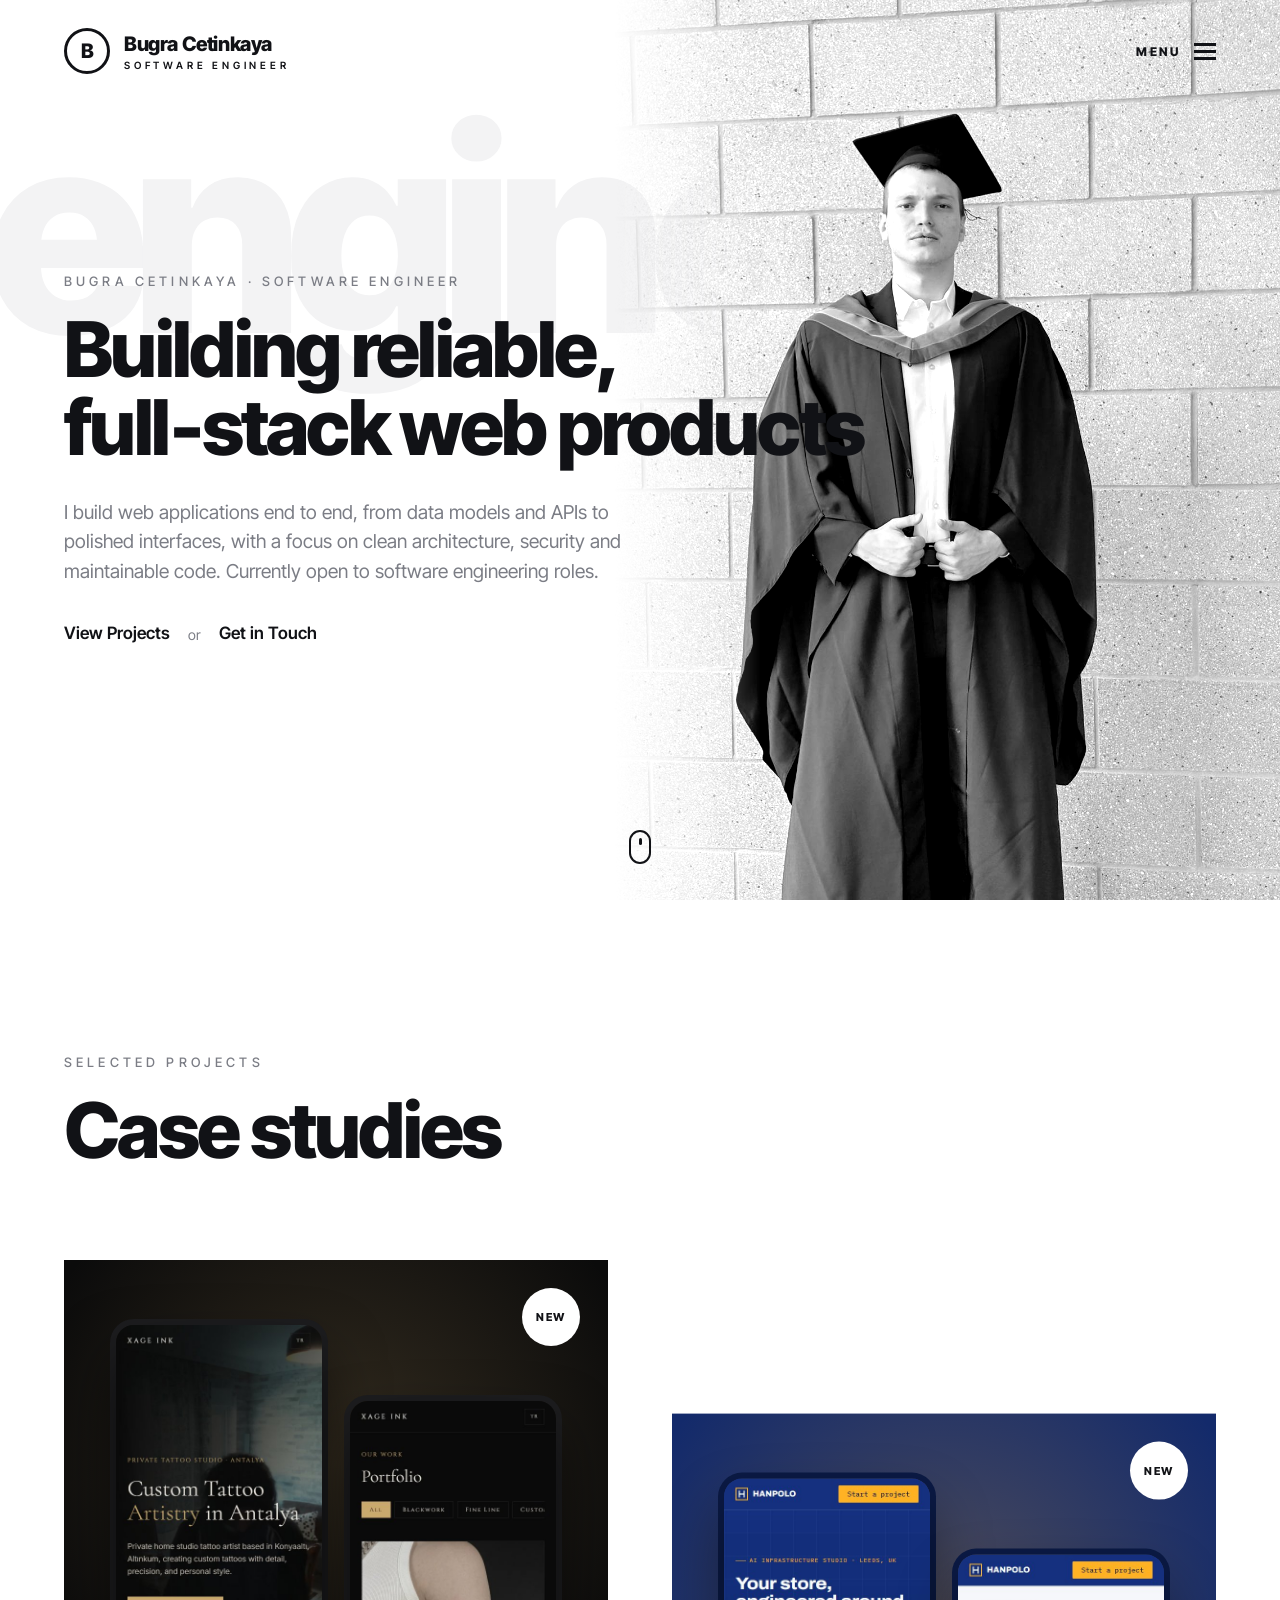
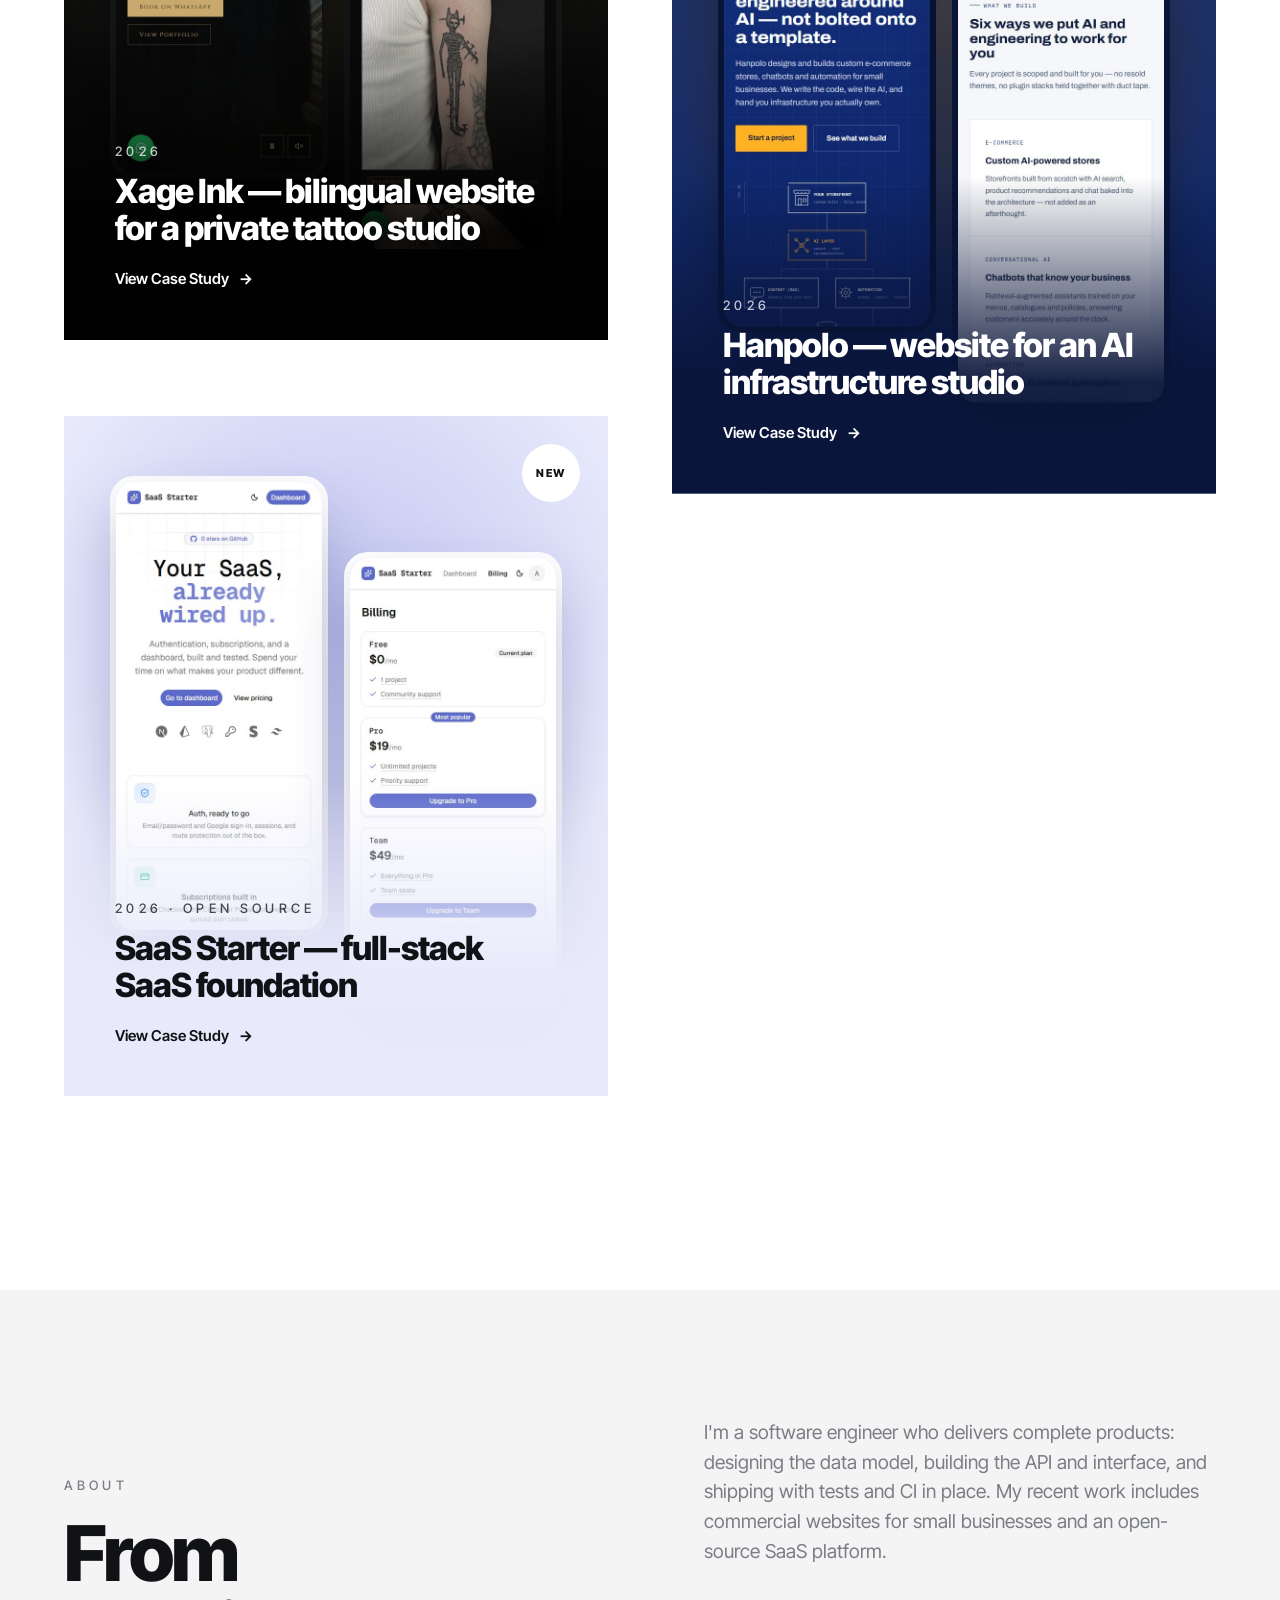
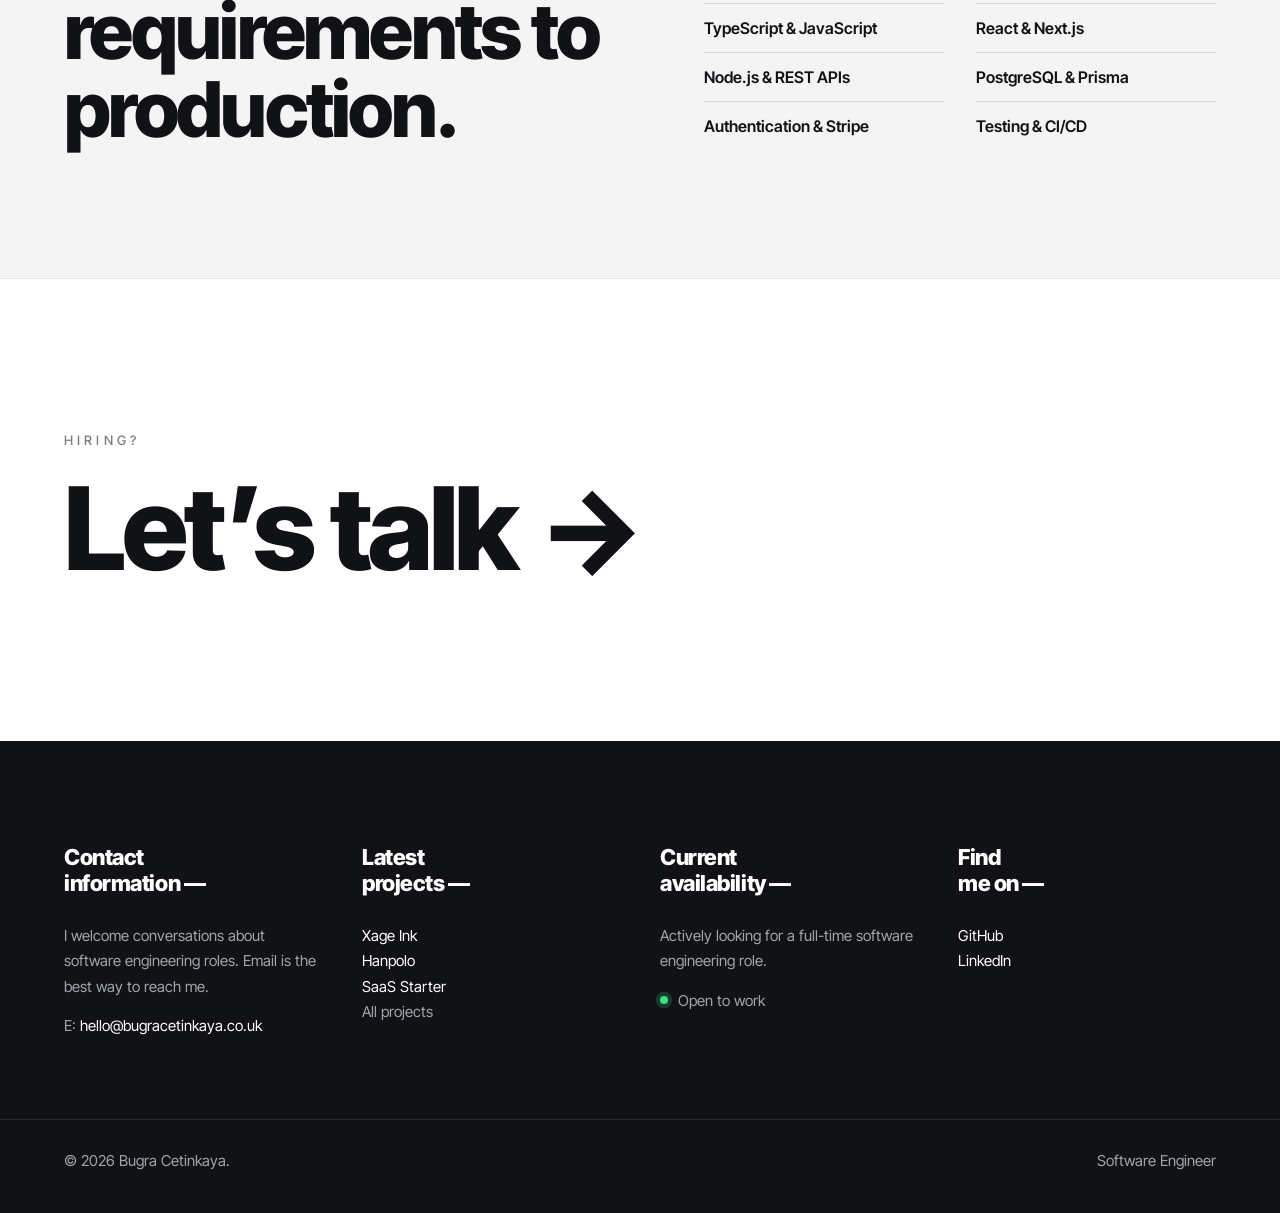
==== index.html @ 3f47999b "Initial portfolio site Co-Authored-By: Claude Opus 5.5 <noreply@anthropic.com>" ====
<!DOCTYPE html>
<html lang="en">
<head>
  <meta charset="UTF-8">
  <meta name="viewport" content="width=device-width, initial-scale=1">
  <title>Bugra Cetinkaya | Software Engineer</title>
  <meta name="description" content="Bugra Cetinkaya, software engineer. Full-stack web applications built with TypeScript, React, Next.js and PostgreSQL.">
  <link rel="preconnect" href="https://fonts.googleapis.com">
  <link rel="preconnect" href="https://fonts.gstatic.com" crossorigin>
  <link href="https://fonts.googleapis.com/css2?family=Inter+Tight:wght@400;500;600;800&display=swap" rel="stylesheet">
  <link rel="stylesheet" href="css/style.css">
</head>
<body class="is-loading">

  <!-- Loader -->
  <div class="loader" aria-hidden="true">
    <div class="loader__inner">
      <span class="eyebrow">Welcome</span>
      <span class="loader__text">Wait a bit</span>
    </div>
  </div>

  <!-- Header -->
  <header class="site-header">
    <a href="#top" class="logo">
      <span class="logo__mark">B</span>
      <span class="logo__text">
        <strong>Bugra Cetinkaya</strong>
        <small>Software Engineer</small>
      </span>
    </a>
    <button class="menu-toggle" aria-expanded="false" aria-controls="menu">
      <span class="menu-toggle__label">Menu</span>
      <span class="menu-toggle__bars"><i></i><i></i><i></i></span>
    </button>
  </header>

  <!-- Fullscreen menu -->
  <nav class="menu" id="menu" aria-hidden="true">
    <ul class="menu__list">
      <li><a href="#top"><span>01</span>Home</a></li>
      <li><a href="#work"><span>02</span>Case studies</a></li>
      <li><a href="#about"><span>03</span>About</a></li>
      <li><a href="#contact"><span>04</span>Contact</a></li>
    </ul>
    <p class="menu__foot small">© <span class="year"></span> Bugra Cetinkaya · Software Engineer</p>
  </nav>

  <main id="top">

    <!-- Hero -->
    <section class="hero">
      <div class="hero__bg-word" aria-hidden="true">engineer.</div>
      <div class="hero__portrait">
        <img src="assets/portrait.jpg" alt="Portrait of Bugra Cetinkaya">
      </div>
      <div class="wrapper hero__copy">
        <p class="eyebrow reveal">Bugra Cetinkaya · Software Engineer</p>
        <h1 class="display reveal">Building reliable, full&#8209;stack web products</h1>
        <p class="lead reveal">
          I build web applications end to end, from data models and APIs to
          polished interfaces, with a focus on clean architecture, security and
          maintainable code. Currently open to software engineering roles.
        </p>
        <nav class="hero__links reveal">
          <a href="#work" class="link-u">View Projects</a>
          <span>or</span>
          <a href="#contact" class="link-u">Get in Touch</a>
        </nav>
      </div>
      <a href="#work" class="scroll-mouse" aria-label="Scroll to projects"><span></span></a>
    </section>

    <!-- Case studies -->
    <section class="projects" id="work">
      <div class="wrapper">
        <div class="section-head reveal">
          <p class="eyebrow">Selected projects</p>
          <h2 class="display">Case studies</h2>
        </div>

        <div class="grid">
          <a href="projects/xage-ink.html" class="tile tile--tall tile--featured reveal" style="--bg:#0b0b0b" data-theme="dark">
            <i class="badge">new</i>
            <div class="tile__art tile__art--phones">
              <img src="assets/projects/xage-ink/mob-hero.jpg" alt="Xage Ink homepage on mobile" loading="lazy">
              <img src="assets/projects/xage-ink/mob-portfolio.jpg" alt="Xage Ink portfolio on mobile" loading="lazy">
            </div>
            <div class="tile__copy">
              <span class="eyebrow">2026</span>
              <h3>Xage Ink — bilingual website for a private tattoo studio</h3>
              <span class="more">View Case Study <b>→</b></span>
            </div>
          </a>

          <a href="projects/hanpolo.html" class="tile tile--tall tile--featured tile--navy reveal" style="--bg:#132a6b" data-theme="dark">
            <i class="badge">new</i>
            <div class="tile__art tile__art--phones">
              <img src="assets/projects/hanpolo/mob-hero.jpg" alt="Hanpolo homepage on mobile" loading="lazy">
              <img src="assets/projects/hanpolo/mob-services.jpg" alt="Hanpolo services on mobile" loading="lazy">
            </div>
            <div class="tile__copy">
              <span class="eyebrow">2026</span>
              <h3>Hanpolo — website for an AI infrastructure studio</h3>
              <span class="more">View Case Study <b>→</b></span>
            </div>
          </a>

          <a href="projects/saas-starter.html" class="tile tile--tall tile--featured tile--indigo reveal" style="--bg:#e8eafb" data-theme="light">
            <i class="badge">new</i>
            <div class="tile__art tile__art--phones">
              <img src="assets/projects/saas-starter/mob-landing.jpg" alt="SaaS Starter landing page on mobile" loading="lazy">
              <img src="assets/projects/saas-starter/mob-billing.jpg" alt="SaaS Starter billing page on mobile" loading="lazy">
            </div>
            <div class="tile__copy">
              <span class="eyebrow">2026 · Open source</span>
              <h3>SaaS Starter — full-stack SaaS foundation</h3>
              <span class="more">View Case Study <b>→</b></span>
            </div>
          </a>
        </div>
      </div>
    </section>

    <!-- About -->
    <section class="about" id="about">
      <div class="wrapper about__grid">
        <div class="reveal">
          <p class="eyebrow">About</p>
          <h2 class="display">From requirements to production.</h2>
        </div>
        <div class="about__text reveal">
          <p class="lead">
            I'm a software engineer who delivers complete products: designing the
            data model, building the API and interface, and shipping with tests and
            CI in place. My recent work includes commercial websites for small
            businesses and an open-source SaaS platform.
          </p>
          <ul class="services">
            <li>TypeScript &amp; JavaScript</li>
            <li>React &amp; Next.js</li>
            <li>Node.js &amp; REST APIs</li>
            <li>PostgreSQL &amp; Prisma</li>
            <li>Authentication &amp; Stripe</li>
            <li>Testing &amp; CI/CD</li>
          </ul>
        </div>
      </div>
    </section>

    <!-- CTA -->
    <section class="cta" id="contact">
      <div class="wrapper reveal">
        <p class="eyebrow">Hiring?</p>
        <h2 class="display display--xl">
          <a href="mailto:hello@bugracetinkaya.co.uk" class="cta__link">Let’s <span class="nowrap">talk<span class="arrow">→</span></span></a>
        </h2>
      </div>
    </section>
  </main>

  <!-- Footer -->
  <footer class="site-footer">
    <div class="wrapper footer__grid">
      <div>
        <h4>Contact<br>information —</h4>
        <p>I welcome conversations about software engineering roles. Email is the best way to reach me.</p>
        <p>E: <a href="mailto:hello@bugracetinkaya.co.uk">hello@bugracetinkaya.co.uk</a></p>
      </div>
      <div>
        <h4>Latest<br>projects —</h4>
        <ul>
          <li><a href="projects/xage-ink.html">Xage Ink</a></li>
          <li><a href="projects/hanpolo.html">Hanpolo</a></li>
          <li><a href="projects/saas-starter.html">SaaS Starter</a></li>
          <li><a href="#work" class="muted">All projects</a></li>
        </ul>
      </div>
      <div>
        <h4>Current<br>availability —</h4>
        <p>Actively looking for a full-time software engineering role.</p>
        <p class="status"><i></i> Open to work</p>
      </div>
      <div>
        <h4>Find<br>me on —</h4>
        <ul>
          <li><a href="https://github.com/cetinkayabugra" target="_blank" rel="noopener">GitHub</a></li>
          <li><a href="#">LinkedIn</a></li>
        </ul>
      </div>
    </div>
    <div class="wrapper footer__bottom">
      <p class="small">© <span class="year"></span> Bugra Cetinkaya.</p>
      <p class="small">Software Engineer</p>
    </div>
  </footer>

  <script src="js/main.js"></script>
</body>
</html>
---- css/style.css ----
/* ============ Tokens ============ */
:root {
  --ink: #111216;
  --grey: #7b7d85;
  --light: #f4f4f5;
  --line: #e6e6e8;
  --white: #fff;
  --accent: #111216;
  --font: "Inter Tight", "Helvetica Neue", Helvetica, Arial, sans-serif;
  --gutter: clamp(24px, 5vw, 80px);
  --ease: cubic-bezier(.19, 1, .22, 1);
}

*, *::before, *::after { box-sizing: border-box; }
html { scroll-behavior: smooth; }
body {
  margin: 0;
  font-family: var(--font);
  color: var(--ink);
  background: var(--white);
  -webkit-font-smoothing: antialiased;
  overflow-x: hidden;
}
body.is-loading, body.menu-open { overflow: hidden; }
a { color: inherit; text-decoration: none; }
img { display: block; max-width: 100%; }
ul { list-style: none; margin: 0; padding: 0; }
h1, h2, h3, h4, p { margin: 0; }

.wrapper {
  width: 100%;
  max-width: 1440px;
  margin: 0 auto;
  padding: 0 var(--gutter);
}

/* ============ Type ============ */
.eyebrow {
  display: block;
  font-size: 13px;
  font-weight: 500;
  letter-spacing: .32em;
  text-transform: uppercase;
  color: var(--grey);
  margin-bottom: 22px;
}
.display {
  font-size: clamp(44px, 6vw, 88px);
  font-weight: 800;
  line-height: 1.02;
  letter-spacing: -.035em;
}
.display--m { font-size: clamp(36px, 4vw, 56px); }
.display--xl { font-size: clamp(52px, 9vw, 150px); }
.lead {
  font-size: clamp(18px, 1.5vw, 22px);
  line-height: 1.55;
  color: var(--grey);
  font-weight: 400;
}
.small { font-size: 13px; color: var(--grey); }
.heart { color: #e0245e; }
.nowrap { white-space: nowrap; }

.link-u {
  font-weight: 600;
  font-size: 17px;
  position: relative;
  padding-bottom: 4px;
}
.link-u::after {
  content: "";
  position: absolute; left: 0; right: 0; bottom: 0;
  height: 2px; background: currentColor;
  transform: scaleX(0); transform-origin: right;
  transition: transform .5s var(--ease);
}
.link-u:hover::after { transform: scaleX(1); transform-origin: left; }

/* ============ Loader ============ */
.loader {
  position: fixed; inset: 0; z-index: 200;
  background: var(--white);
  display: grid; place-items: center;
  transition: transform .9s var(--ease) .1s;
}
.loader__inner { text-align: center; }
.loader__inner .eyebrow { margin-bottom: 10px; }
.loader__text {
  font-size: 34px; font-weight: 800; letter-spacing: -.03em;
  animation: pulse 1.2s ease-in-out infinite;
}
body:not(.is-loading) .loader { transform: translateY(-100%); }
@keyframes pulse { 50% { opacity: .35; } }

/* ============ Header ============ */
.site-header {
  position: fixed; top: 0; left: 0; right: 0; z-index: 100;
  display: flex; justify-content: space-between; align-items: center;
  padding: 28px var(--gutter);
  transition: padding .4s var(--ease), background .4s, box-shadow .4s;
}
.site-header.is-scrolled {
  padding-top: 16px; padding-bottom: 16px;
  background: rgba(255,255,255,.92);
  backdrop-filter: blur(10px);
  box-shadow: 0 1px 0 var(--line);
}
.logo { display: flex; align-items: center; gap: 14px; }
.logo__mark {
  width: 46px; height: 46px; border-radius: 50%;
  border: 3px solid var(--ink);
  display: grid; place-items: center;
  font-weight: 800; font-size: 20px;
  transition: background .3s, color .3s;
}
.logo:hover .logo__mark { background: var(--ink); color: var(--white); }
.logo__text strong { display: block; font-size: 20px; font-weight: 800; letter-spacing: -.02em; }
.logo__text small {
  display: block; font-size: 10px; font-weight: 600;
  letter-spacing: .38em; text-transform: uppercase; margin-top: 3px;
}

.menu-toggle {
  display: flex; align-items: center; gap: 14px;
  background: none; border: 0; cursor: pointer; padding: 8px 0;
  font: inherit; color: var(--ink);
}
.menu-toggle__label { font-size: 12px; font-weight: 800; letter-spacing: .2em; text-transform: uppercase; }
.menu-toggle__bars { width: 22px; display: grid; gap: 4px; }
.menu-toggle__bars i {
  display: block; height: 3px; background: currentColor;
  transition: transform .4s var(--ease), opacity .3s, width .3s;
}
.menu-toggle:hover .menu-toggle__bars i:nth-child(2) { width: 70%; justify-self: end; }
.menu-open .menu-toggle { color: var(--white); }
.menu-open .menu-toggle__bars i:nth-child(1) { transform: translateY(7px) rotate(45deg); }
.menu-open .menu-toggle__bars i:nth-child(2) { opacity: 0; }
.menu-open .menu-toggle__bars i:nth-child(3) { transform: translateY(-7px) rotate(-45deg); }
.menu-open .site-header { background: transparent; box-shadow: none; }
.menu-open .logo { color: var(--white); }
.menu-open .logo__mark { border-color: var(--white); }

/* ============ Menu overlay ============ */
.menu {
  position: fixed; inset: 0; z-index: 90;
  background: var(--ink); color: var(--white);
  display: flex; flex-direction: column; justify-content: center;
  padding: 120px var(--gutter) 40px;
  clip-path: inset(0 0 100% 0);
  transition: clip-path .8s var(--ease);
}
.menu-open .menu { clip-path: inset(0 0 0 0); }
.menu__list li { overflow: hidden; }
.menu__list a {
  display: inline-flex; align-items: baseline; gap: 20px;
  font-size: clamp(40px, 7vw, 96px); font-weight: 800; letter-spacing: -.035em; line-height: 1.12;
  transform: translateY(110%);
  transition: transform .8s var(--ease), color .3s;
}
.menu__list a span { font-size: 14px; font-weight: 500; letter-spacing: .2em; color: var(--grey); }
.menu__list a:hover { color: var(--grey); }
.menu-open .menu__list a { transform: none; }
.menu-open .menu__list li:nth-child(2) a { transition-delay: .05s; }
.menu-open .menu__list li:nth-child(3) a { transition-delay: .1s; }
.menu-open .menu__list li:nth-child(4) a { transition-delay: .15s; }
.menu-open .menu__list li:nth-child(5) a { transition-delay: .2s; }
.menu__foot { margin-top: auto; padding-top: 40px; }

/* ============ Hero ============ */
.hero {
  position: relative;
  min-height: 100vh;
  display: flex; align-items: center;
  padding: 140px 0 120px;
  overflow: hidden;
}
.hero__bg-word {
  position: absolute; top: 90px; left: -1vw;
  font-size: 22vw; font-weight: 800; letter-spacing: -.06em; line-height: 1;
  color: #f3f3f4;
  white-space: nowrap; pointer-events: none; user-select: none;
  z-index: 0;
}
.hero__portrait {
  position: absolute; right: 0; bottom: 0; top: 0;
  width: 52%;
  z-index: 1;
  display: flex; align-items: flex-end; justify-content: center;
}
.hero__portrait img {
  height: 100%; width: 100%; object-fit: cover; object-position: center 12%;
  filter: grayscale(1) brightness(1.12) contrast(1.08);
  -webkit-mask-image: linear-gradient(to right, transparent 0, #000 22%);
          mask-image: linear-gradient(to right, transparent 0, #000 22%);
}
.hero__copy { position: relative; z-index: 2; }
.hero__copy .display { max-width: 10.5em; margin-bottom: 30px; }
.hero__copy .lead { max-width: 30em; margin-bottom: 36px; }
.hero__links { display: flex; align-items: center; gap: 18px; }
.hero__links span { color: var(--grey); font-size: 14px; }

.scroll-mouse {
  position: absolute; left: 50%; bottom: 36px; z-index: 3;
  width: 22px; height: 34px; margin-left: -11px;
  border: 2px solid var(--ink); border-radius: 12px;
}
.scroll-mouse span {
  position: absolute; left: 50%; top: 6px;
  width: 3px; height: 7px; margin-left: -1.5px; border-radius: 2px;
  background: var(--ink);
  animation: wheel 1.6s var(--ease) infinite;
}
@keyframes wheel { 0% { transform: translateY(0); opacity: 1; } 100% { transform: translateY(12px); opacity: 0; } }

/* ============ Projects ============ */
.projects { padding: clamp(80px, 12vw, 180px) 0 40px; }
.section-head { margin-bottom: clamp(48px, 7vw, 100px); }

.grid {
  display: grid;
  grid-template-columns: 1fr 1fr;
  column-gap: clamp(24px, 5vw, 80px);
  row-gap: clamp(40px, 6vw, 90px);
}
/* Staggered columns */
.grid > .tile:nth-child(even) { transform: translateY(clamp(60px, 12vw, 200px)); }
.grid > .tile.reveal:nth-child(even):not(.is-in) { transform: translateY(calc(clamp(60px, 12vw, 200px) + 60px)); }
.projects .grid { padding-bottom: clamp(60px, 12vw, 200px); }

.tile {
  position: relative; display: block; overflow: hidden;
  background: var(--bg);
  color: var(--white);
  aspect-ratio: 4 / 5;
}
.tile--wide { aspect-ratio: 5 / 4; }
.tile[data-theme="light"] { color: var(--ink); }

.tile__art {
  position: absolute; inset: 0;
  transition: transform 1.2s var(--ease);
}
.tile:hover .tile__art { transform: scale(1.05); }

.tile__copy {
  position: absolute; left: 0; right: 0; bottom: 0;
  padding: clamp(24px, 4vw, 56px);
  z-index: 2;
}
.tile[data-theme="dark"] .tile__copy { background: linear-gradient(to top, rgba(0,0,0,.92) 35%, transparent); padding-top: 120px; }
.tile[data-theme="light"] .tile__copy { background: linear-gradient(to top, rgba(255,255,255,.7), transparent); }
.tile__copy .eyebrow { color: inherit; opacity: .75; margin-bottom: 14px; }
.tile__copy h3 {
  font-size: clamp(24px, 2.6vw, 40px); font-weight: 800; letter-spacing: -.03em; line-height: 1.1;
  max-width: 13em; margin-bottom: 22px;
}
.more { display: inline-flex; gap: 10px; font-weight: 600; font-size: 15px; }
.more b { transition: transform .5s var(--ease); }
.tile:hover .more b { transform: translateX(8px); }

.badge {
  position: absolute; top: 28px; right: 28px; z-index: 3;
  width: 58px; height: 58px; border-radius: 50%;
  display: grid; place-items: center;
  font-style: normal; font-size: 11px; font-weight: 800; letter-spacing: .15em; text-transform: uppercase;
  background: var(--white); color: var(--ink);
}

/* Screenshot tiles */
.tile__art--phones {
  display: flex; justify-content: center; align-items: flex-start; gap: 5%;
  padding-top: 12%;
  background: radial-gradient(circle at 50% 30%, rgba(201,166,107,.22), transparent 60%);
}
.tile__art--phones img {
  width: 38%; border-radius: 18px;
  box-shadow: 0 30px 60px rgba(0,0,0,.6), 0 0 0 6px #1d1d1f;
}
.tile__art--phones img:nth-child(2) { margin-top: 14%; }
.tile--navy .tile__art--phones { background: radial-gradient(circle at 50% 30%, rgba(255,178,36,.25), transparent 60%); }
.tile--navy .tile__art--phones img { box-shadow: 0 30px 60px rgba(0,0,0,.45), 0 0 0 6px #0b1a45; }
.tile--navy[data-theme="dark"] .tile__copy { background: linear-gradient(to top, rgba(9,20,56,.95) 35%, transparent); }
.tile--indigo .tile__art--phones { background: radial-gradient(circle at 50% 30%, rgba(91,99,211,.28), transparent 60%); }
.tile--indigo .tile__art--phones img { box-shadow: 0 30px 60px rgba(40,44,110,.28), 0 0 0 6px #fff; }
.tile--indigo[data-theme="light"] .tile__copy { background: linear-gradient(to top, rgba(232,234,251,.97) 40%, transparent); padding-top: 120px; }
.tile--next { outline: 1px dashed #cfcfd3; outline-offset: -1px; }
.tile__copy--center { top: 0; display: flex; flex-direction: column; justify-content: center; background: none !important; }
.tile--next h3 { color: var(--ink); }

/* Placeholder artwork (replace with your own images: .tile__art { background: url(...) center/cover }) */
.art-devices {
  background:
    radial-gradient(circle at 70% 35%, rgba(255,55,105,.35), transparent 40%),
    linear-gradient(135deg, transparent 38%, #26262b 38%, #26262b 62%, transparent 62%) 50% 30% / 70% 40% no-repeat,
    linear-gradient(#1b1b1f, #1b1b1f) 25% 25% / 40% 26% no-repeat,
    linear-gradient(#ff3769, #ff3769) 62% 20% / 14% 4% no-repeat,
    linear-gradient(#2e2e34, #2e2e34) 75% 38% / 18% 30% no-repeat;
}
.art-shop {
  background:
    linear-gradient(#fff, #fff) 50% 22% / 62% 5% no-repeat,
    linear-gradient(#e9d7b9, #e9d7b9) 30% 36% / 28% 26% no-repeat,
    linear-gradient(#9fb0d6, #9fb0d6) 70% 36% / 28% 26% no-repeat,
    linear-gradient(#2b3858, #2b3858) 50% 30% / 72% 50% no-repeat;
}
.art-landing {
  background:
    linear-gradient(#111, #111) 30% 20% / 44% 6% no-repeat,
    linear-gradient(#bdbdbd, #bdbdbd) 26% 30% / 36% 2% no-repeat,
    linear-gradient(#bdbdbd, #bdbdbd) 24% 34% / 32% 2% no-repeat,
    linear-gradient(#c7c7c7, #9c9c9c) 78% 26% / 32% 30% no-repeat,
    linear-gradient(#fff, #fff) 50% 26% / 80% 42% no-repeat;
}
.art-dashboard {
  background:
    linear-gradient(to top, #fff 60%, transparent 60%) 30% 34% / 5% 20% no-repeat,
    linear-gradient(to top, #fff 80%, transparent 80%) 38% 34% / 5% 20% no-repeat,
    linear-gradient(to top, #fff 45%, transparent 45%) 46% 34% / 5% 20% no-repeat,
    linear-gradient(to top, #fff 95%, transparent 95%) 54% 34% / 5% 20% no-repeat,
    linear-gradient(rgba(255,255,255,.18), rgba(255,255,255,.18)) 75% 30% / 22% 34% no-repeat,
    linear-gradient(#006d6b, #006d6b) 50% 28% / 76% 44% no-repeat;
}
.art-mobile {
  background:
    linear-gradient(#fff, #fff) 38% 30% / 22% 44% no-repeat,
    linear-gradient(#1b1b1b, #1b1b1b) 64% 24% / 22% 44% no-repeat,
    radial-gradient(circle at 50% 50%, rgba(255,255,255,.18), transparent 55%);
}
.art-brand {
  background:
    radial-gradient(circle, #1c1c1c 0 60%, transparent 61%) 50% 30% / 32% 26% no-repeat,
    linear-gradient(#d8c7ad, #d8c7ad) 22% 60% / 16% 10% no-repeat,
    linear-gradient(#b5543a, #b5543a) 42% 60% / 16% 10% no-repeat,
    linear-gradient(#2f3a2c, #2f3a2c) 62% 60% / 16% 10% no-repeat;
}
.art-photo {
  background:
    linear-gradient(170deg, transparent 55%, #6f7a80 55.2%, #4e585d 70%, transparent 70.2%),
    linear-gradient(150deg, transparent 45%, #9aa5ab 45.2%, #7d888d 75%, transparent 75.2%),
    linear-gradient(#cfd8dc, #eef1f2 60%);
}
.art-photo--alt {
  background:
    radial-gradient(circle at 70% 30%, #f6d7a7 0 8%, transparent 8.5%),
    linear-gradient(160deg, transparent 50%, #2f3437 50.2%),
    linear-gradient(#e8c9a1, #d59e7a 60%, #b27560);
}

/* ============ About ============ */
.about { padding: clamp(80px, 10vw, 160px) 0; background: var(--light); }
.about__grid { display: grid; grid-template-columns: 1.1fr 1fr; gap: clamp(40px, 6vw, 120px); align-items: end; }
.about__text .lead { margin-bottom: 36px; }
.services { display: grid; grid-template-columns: 1fr 1fr; gap: 0 32px; }
.services li {
  padding: 14px 0; border-top: 1px solid #d9d9dc;
  font-weight: 600; font-size: 16px;
}

/* ============ Latest ============ */
.latest { padding: clamp(80px, 10vw, 160px) 0; }
.latest__grid { display: grid; grid-template-columns: repeat(3, 1fr); gap: clamp(20px, 3vw, 48px); }
.post__img { aspect-ratio: 1; background: var(--bg); margin-bottom: 22px; transition: transform .8s var(--ease); }
.post:hover .post__img { transform: translateY(-6px); }
.post p { font-size: 16px; line-height: 1.6; color: var(--grey); margin-bottom: 14px; }
.post__meta { font-size: 13px; font-weight: 700; }

/* ============ CTA ============ */
.cta { padding: clamp(80px, 12vw, 200px) 0; border-top: 1px solid var(--line); }
.cta__link { display: inline-block; }
.cta__link .arrow {
  display: inline-block; margin-left: .2em;
  transition: transform .6s var(--ease);
}
.cta__link:hover .arrow { transform: translateX(.2em); }
.cta__link:hover { color: #3a3b42; }

/* ============ Footer ============ */
.site-footer { background: var(--ink); color: var(--white); padding: clamp(70px, 8vw, 120px) 0 40px; }
.footer__grid { display: grid; grid-template-columns: repeat(4, 1fr); gap: 40px; }
.site-footer h4 { font-size: 22px; font-weight: 800; letter-spacing: -.02em; line-height: 1.2; margin-bottom: 26px; }
.site-footer p, .site-footer li { font-size: 15px; line-height: 1.7; color: #a3a5ad; }
.site-footer p + p { margin-top: 14px; }
.site-footer a { color: var(--white); transition: color .3s; }
.site-footer a:hover, .site-footer a.muted { color: #a3a5ad; }
.status { display: flex; align-items: center; gap: 10px; }
.status i { width: 8px; height: 8px; border-radius: 50%; background: #3ddc84; box-shadow: 0 0 0 4px rgba(61,220,132,.2); }
.footer__bottom {
  display: flex; justify-content: space-between; gap: 20px;
  margin-top: 80px; padding-top: 28px; border-top: 1px solid #2a2b31;
}

/* ============ Reveal animations ============ */
.reveal { opacity: 0; transform: translateY(60px); transition: opacity 1s var(--ease), transform 1.2s var(--ease); }
.reveal.is-in { opacity: 1; transform: none; }
@media (prefers-reduced-motion: reduce) {
  .reveal, .grid > .tile:nth-child(even) { transition: none; }
  .reveal { opacity: 1; transform: none; }
  html { scroll-behavior: auto; }
}

/* ============ Responsive ============ */
@media (max-width: 1024px) {
  .hero__portrait { width: 60%; opacity: .35; }
  .about__grid { grid-template-columns: 1fr; }
  .footer__grid { grid-template-columns: 1fr 1fr; }
}
@media (max-width: 720px) {
  .logo__text small { letter-spacing: .25em; }
  .menu-toggle__label { display: none; }
  .hero { align-items: flex-end; }
  .hero__portrait { width: 100%; height: 50%; top: 84px; bottom: auto; opacity: 1; }
  .hero__portrait img {
    -webkit-mask-image: linear-gradient(to bottom, #000 50%, transparent 100%);
            mask-image: linear-gradient(to bottom, #000 50%, transparent 100%);
  }
  .hero { padding-top: 45vh; }
  .scroll-mouse { display: none; }
  .grid { grid-template-columns: 1fr; }
  .grid > .tile:nth-child(even),
  .grid > .tile.reveal:nth-child(even).is-in { transform: none; }
  .projects .grid { padding-bottom: 0; }
  .latest__grid { grid-template-columns: 1fr; }
  .services { grid-template-columns: 1fr; }
  .footer__grid { grid-template-columns: 1fr; }
  .footer__bottom { flex-direction: column; }
}

/* ============ Case study page ============ */
.cs-hero { padding: 180px 0 clamp(60px, 8vw, 110px); }
.cs-hero .display { max-width: 14em; margin-bottom: 32px; }
.cs-hero .lead { max-width: 36em; }
.cs-back { display: inline-block; margin-bottom: 40px; font-weight: 600; font-size: 15px; color: var(--grey); transition: color .3s; }
.cs-back:hover { color: var(--ink); }

.cs-meta {
  display: grid; grid-template-columns: repeat(4, 1fr); gap: 32px;
  margin-top: clamp(48px, 6vw, 80px); padding-top: 32px; border-top: 1px solid var(--line);
}
.cs-meta .eyebrow { font-size: 11px; margin-bottom: 10px; }
.cs-meta p { font-size: 16px; font-weight: 600; line-height: 1.5; }
.cs-meta a { border-bottom: 2px solid currentColor; }

.cs-shot {
  background: var(--ink);
  padding: clamp(32px, 6vw, 100px) var(--gutter);
}
.cs-shot img, .cs-frame img {
  width: 100%; max-width: 1280px; margin: 0 auto;
  box-shadow: 0 40px 80px rgba(0,0,0,.35);
}
.cs-frame { position: relative; max-width: 1280px; margin: 0 auto; }
.cs-frame::before {
  content: ""; display: block; height: 28px; border-radius: 8px 8px 0 0;
  background: #1e1f23 radial-gradient(circle, #ff5f57 0 4px, transparent 4.5px) 14px 50% / 12px 12px no-repeat;
  box-shadow: inset 0 -1px 0 #2b2c31;
}
.cs-frame::after {
  content: ""; position: absolute; top: 10px; left: 32px; width: 32px; height: 8px;
  background: radial-gradient(circle, #febc2e 0 4px, transparent 4.5px) 0 50% / 12px 8px no-repeat,
              radial-gradient(circle, #28c840 0 4px, transparent 4.5px) 18px 50% / 12px 8px no-repeat;
}
.cs-frame img { box-shadow: none; }

.cs-section { padding: clamp(80px, 10vw, 150px) 0; }
.cs-section + .cs-section { padding-top: 0; }
.cs-row { display: grid; grid-template-columns: 1fr 1.6fr; gap: clamp(32px, 6vw, 120px); }
.cs-row h2 { font-size: clamp(30px, 3vw, 44px); font-weight: 800; letter-spacing: -.03em; line-height: 1.1; }
.cs-row p { font-size: 18px; line-height: 1.7; color: #4a4c55; }
.cs-row p + p { margin-top: 18px; }

.cs-list { display: grid; grid-template-columns: 1fr 1fr; gap: 0 40px; margin-top: 10px; }
.cs-list li { padding: 22px 0; border-top: 1px solid var(--line); }
.cs-list strong { display: block; font-size: 17px; margin-bottom: 6px; letter-spacing: -.01em; }
.cs-list span { font-size: 15px; line-height: 1.6; color: var(--grey); }

.cs-gallery { background: var(--light); padding: clamp(60px, 8vw, 120px) 0; }
.cs-gallery .wrapper > * + * { margin-top: clamp(40px, 5vw, 80px); }
.cs-caption { margin-top: 18px; font-size: 14px; color: var(--grey); text-align: center; }

.cs-phones {
  display: grid; grid-template-columns: repeat(5, 1fr); gap: clamp(12px, 2vw, 28px);
  align-items: start;
}
.cs-phones img {
  width: 100%; border-radius: 16px;
  box-shadow: 0 20px 50px rgba(0,0,0,.18), 0 0 0 5px #111216;
}
.cs-phones img:nth-child(even) { margin-top: 40px; }

.cs-stack { display: flex; flex-wrap: wrap; gap: 10px; }
.cs-stack li { padding: 10px 18px; border: 1px solid var(--line); border-radius: 40px; font-size: 14px; font-weight: 600; }

.cs-next { padding: clamp(80px, 12vw, 180px) 0; border-top: 1px solid var(--line); }

.site-header--solid { background: rgba(255,255,255,.92); }

@media (max-width: 1024px) {
  .cs-meta { grid-template-columns: 1fr 1fr; }
  .cs-row { grid-template-columns: 1fr; }
}
@media (max-width: 720px) {
  .cs-hero { padding-top: 140px; }
  .cs-list { grid-template-columns: 1fr; }
  .cs-phones { grid-template-columns: repeat(2, 1fr); }
  .cs-phones img:nth-child(n+5) { display: none; }
}

.cs-nextproj { display: flex; justify-content: space-between; align-items: center; gap: 24px; padding: 40px 0; border-top: 1px solid var(--line); }
.cs-nextproj a { font-size: clamp(28px, 3.5vw, 52px); font-weight: 800; letter-spacing: -.03em; }
.cs-nextproj a b { display: inline-block; transition: transform .6s var(--ease); }
.cs-nextproj a:hover b { transform: translateX(10px); }

.cs-duo { display: grid; grid-template-columns: 1fr 1fr; gap: clamp(20px, 3vw, 40px); }
@media (max-width: 720px) { .cs-duo { grid-template-columns: 1fr; } }

.footer__bottom p + p { margin-top: 0; }
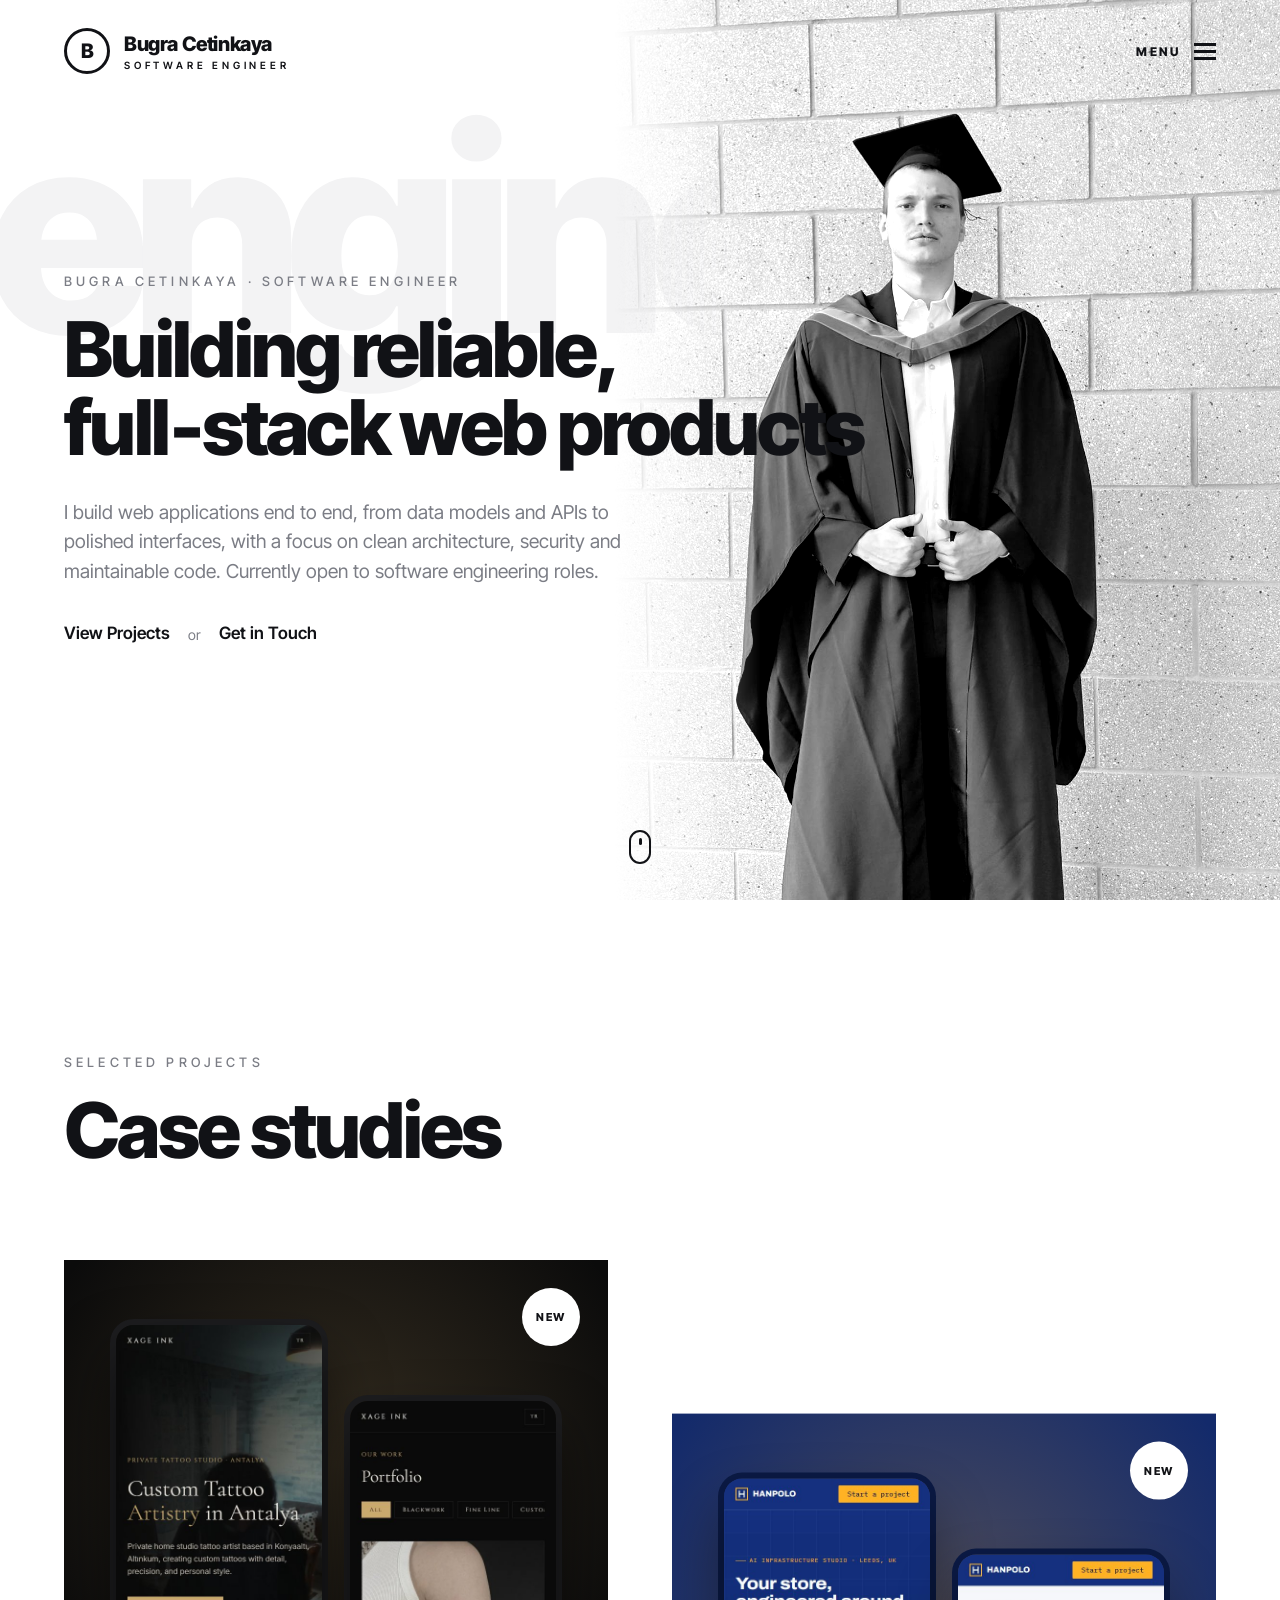
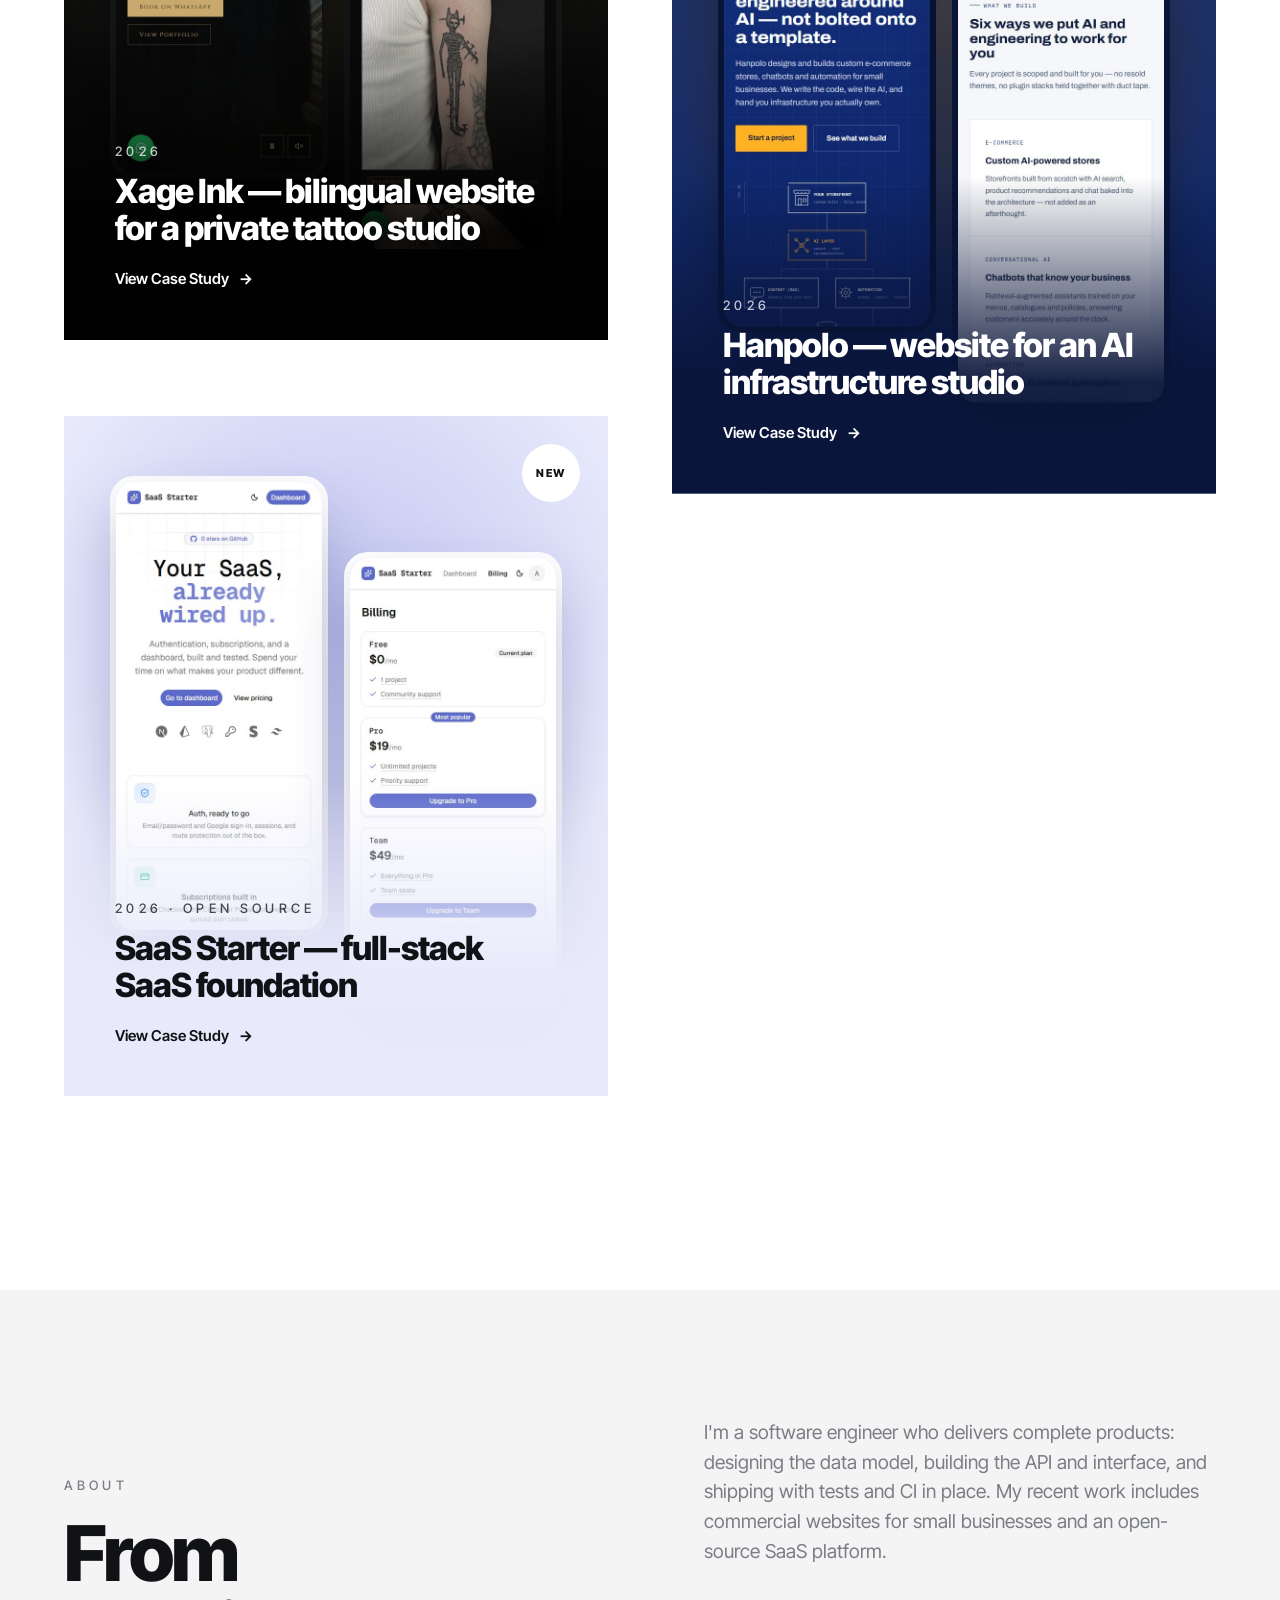
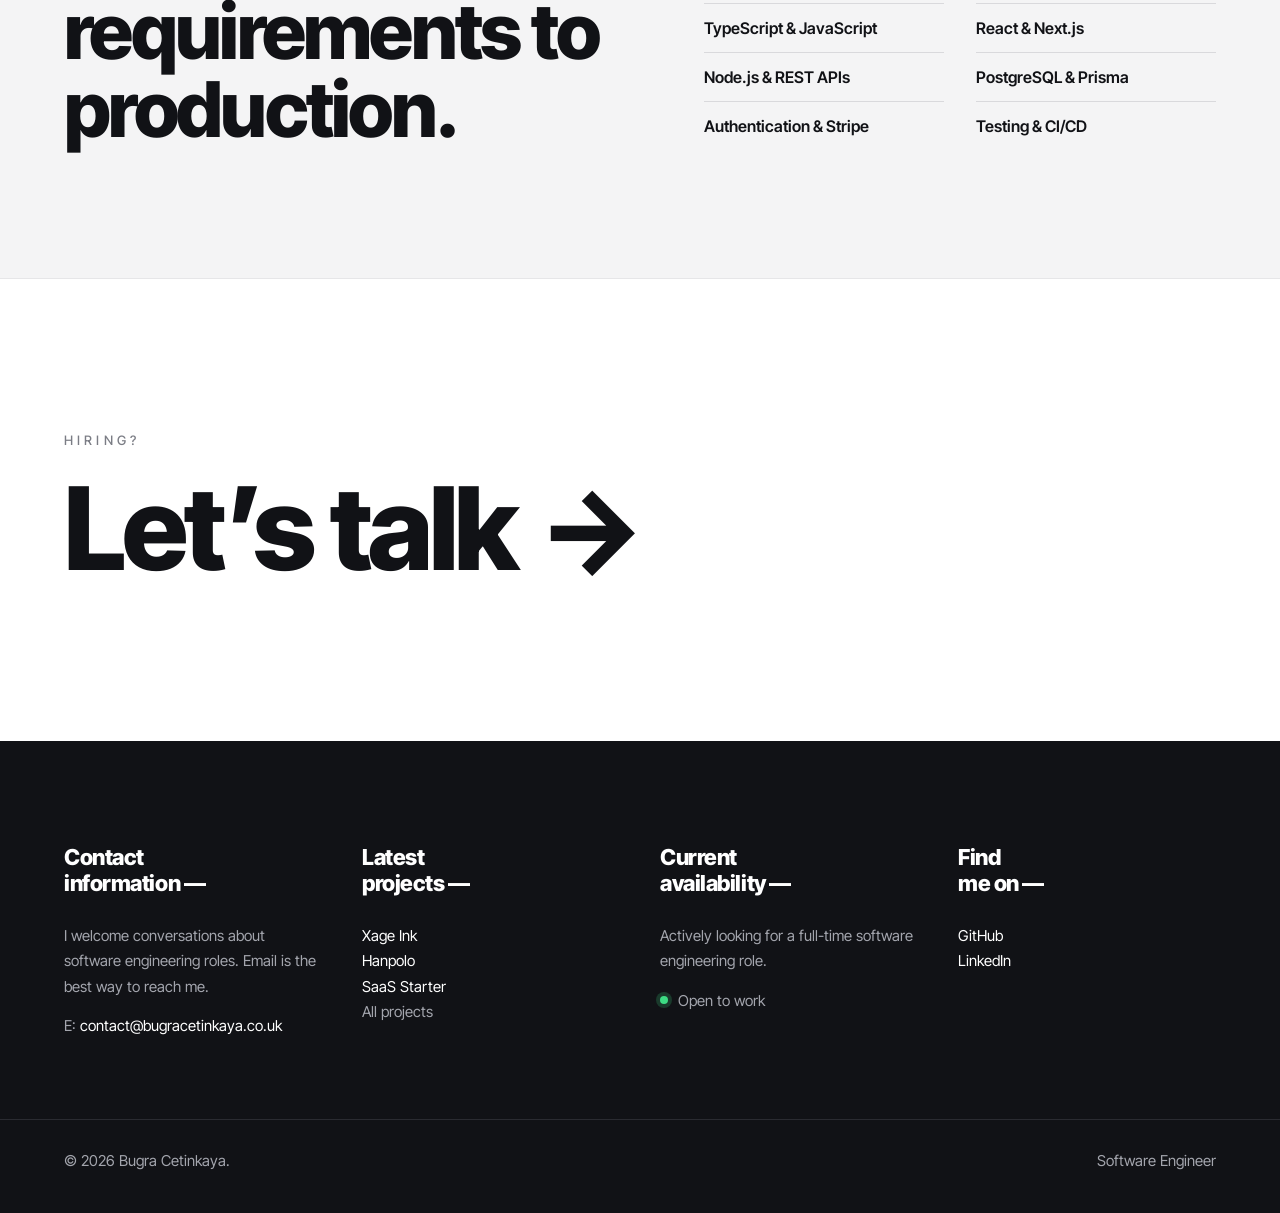
==== commit 41b9e04e: "Add contact email and LinkedIn profile Co-Authored-By: Claude Opus 5.5 <noreply@anthropic.com>" ====
--- a/index.html
+++ b/index.html
@@ -153,7 +153,7 @@
       <div class="wrapper reveal">
         <p class="eyebrow">Hiring?</p>
         <h2 class="display display--xl">
-          <a href="mailto:hello@bugracetinkaya.co.uk" class="cta__link">Let’s <span class="nowrap">talk<span class="arrow">→</span></span></a>
+          <a href="mailto:contact@bugracetinkaya.co.uk" class="cta__link">Let’s <span class="nowrap">talk<span class="arrow">→</span></span></a>
         </h2>
       </div>
     </section>
@@ -165,7 +165,7 @@
       <div>
         <h4>Contact<br>information —</h4>
         <p>I welcome conversations about software engineering roles. Email is the best way to reach me.</p>
-        <p>E: <a href="mailto:hello@bugracetinkaya.co.uk">hello@bugracetinkaya.co.uk</a></p>
+        <p>E: <a href="mailto:contact@bugracetinkaya.co.uk">contact@bugracetinkaya.co.uk</a></p>
       </div>
       <div>
         <h4>Latest<br>projects —</h4>
@@ -185,7 +185,7 @@
         <h4>Find<br>me on —</h4>
         <ul>
           <li><a href="https://github.com/cetinkayabugra" target="_blank" rel="noopener">GitHub</a></li>
-          <li><a href="#">LinkedIn</a></li>
+          <li><a href="https://www.linkedin.com/in/bugra-cetinkaya-888294319/" target="_blank" rel="noopener">LinkedIn</a></li>
         </ul>
       </div>
     </div>
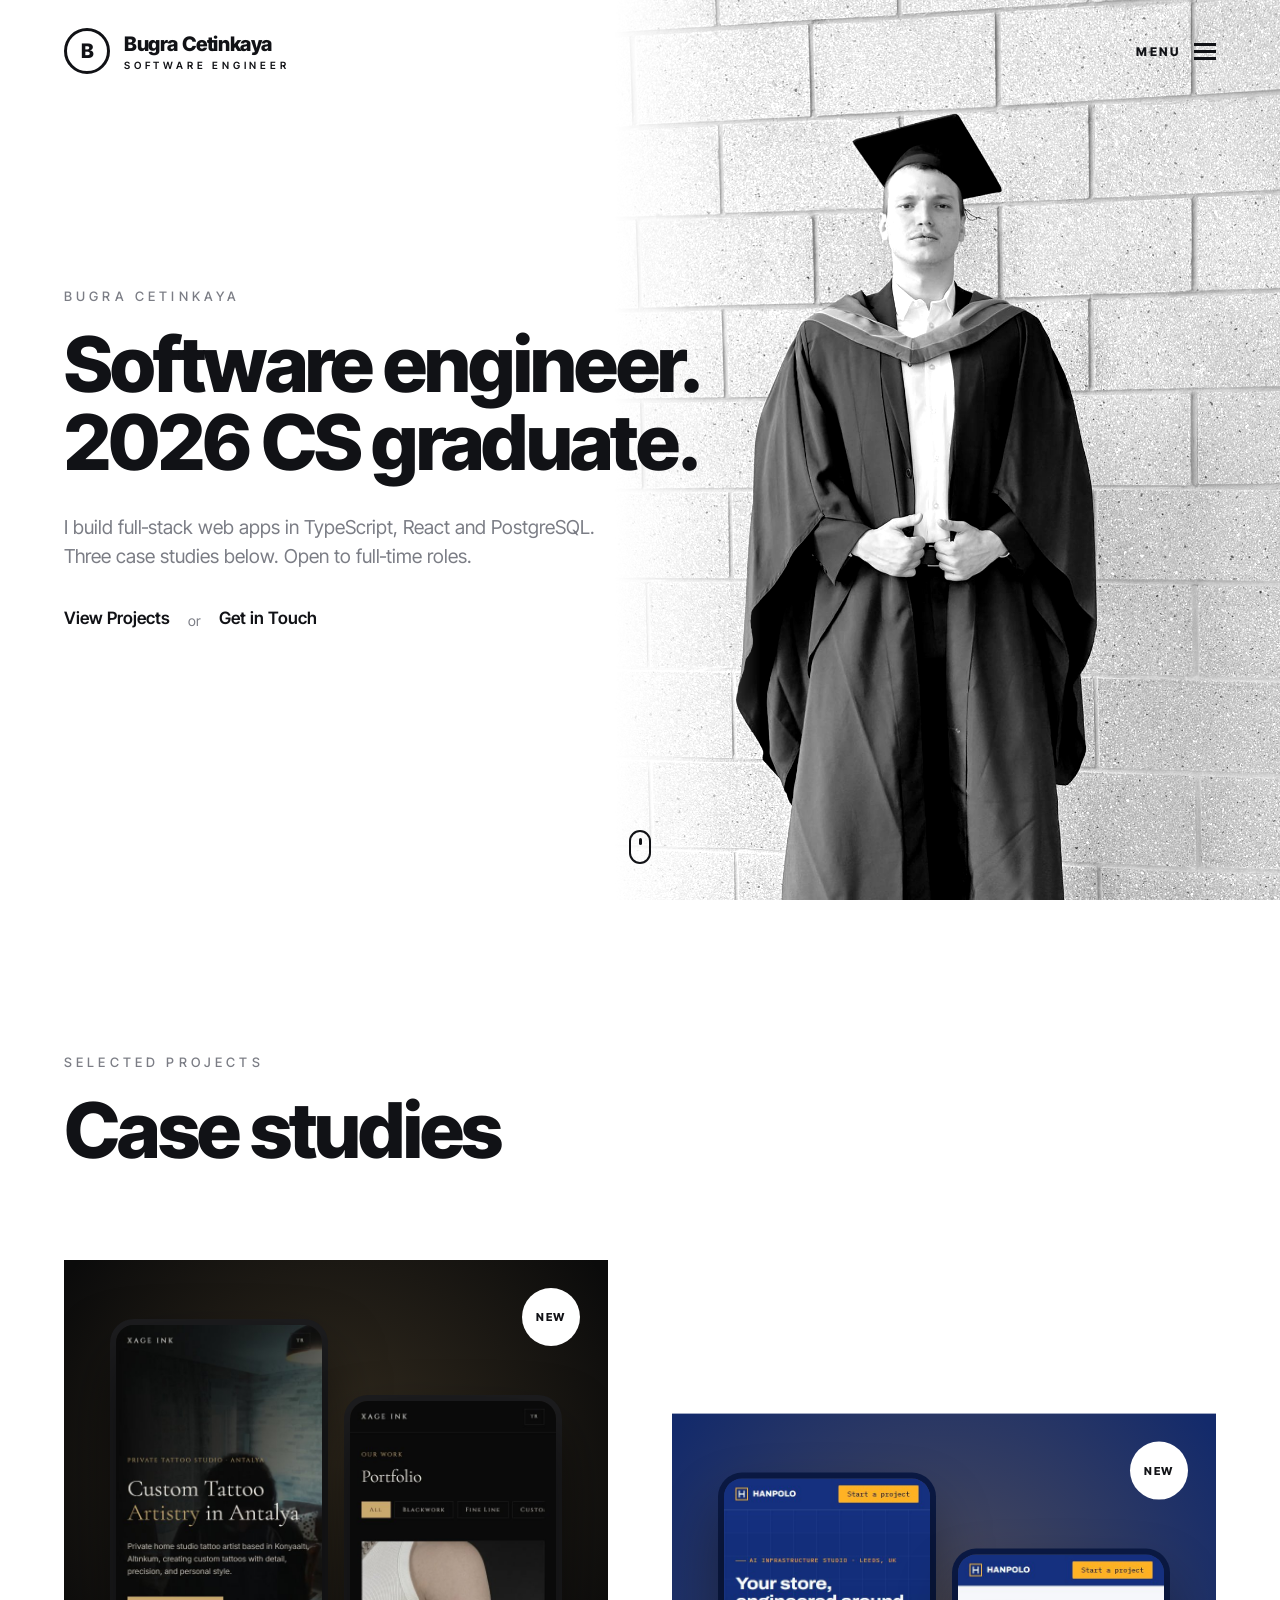
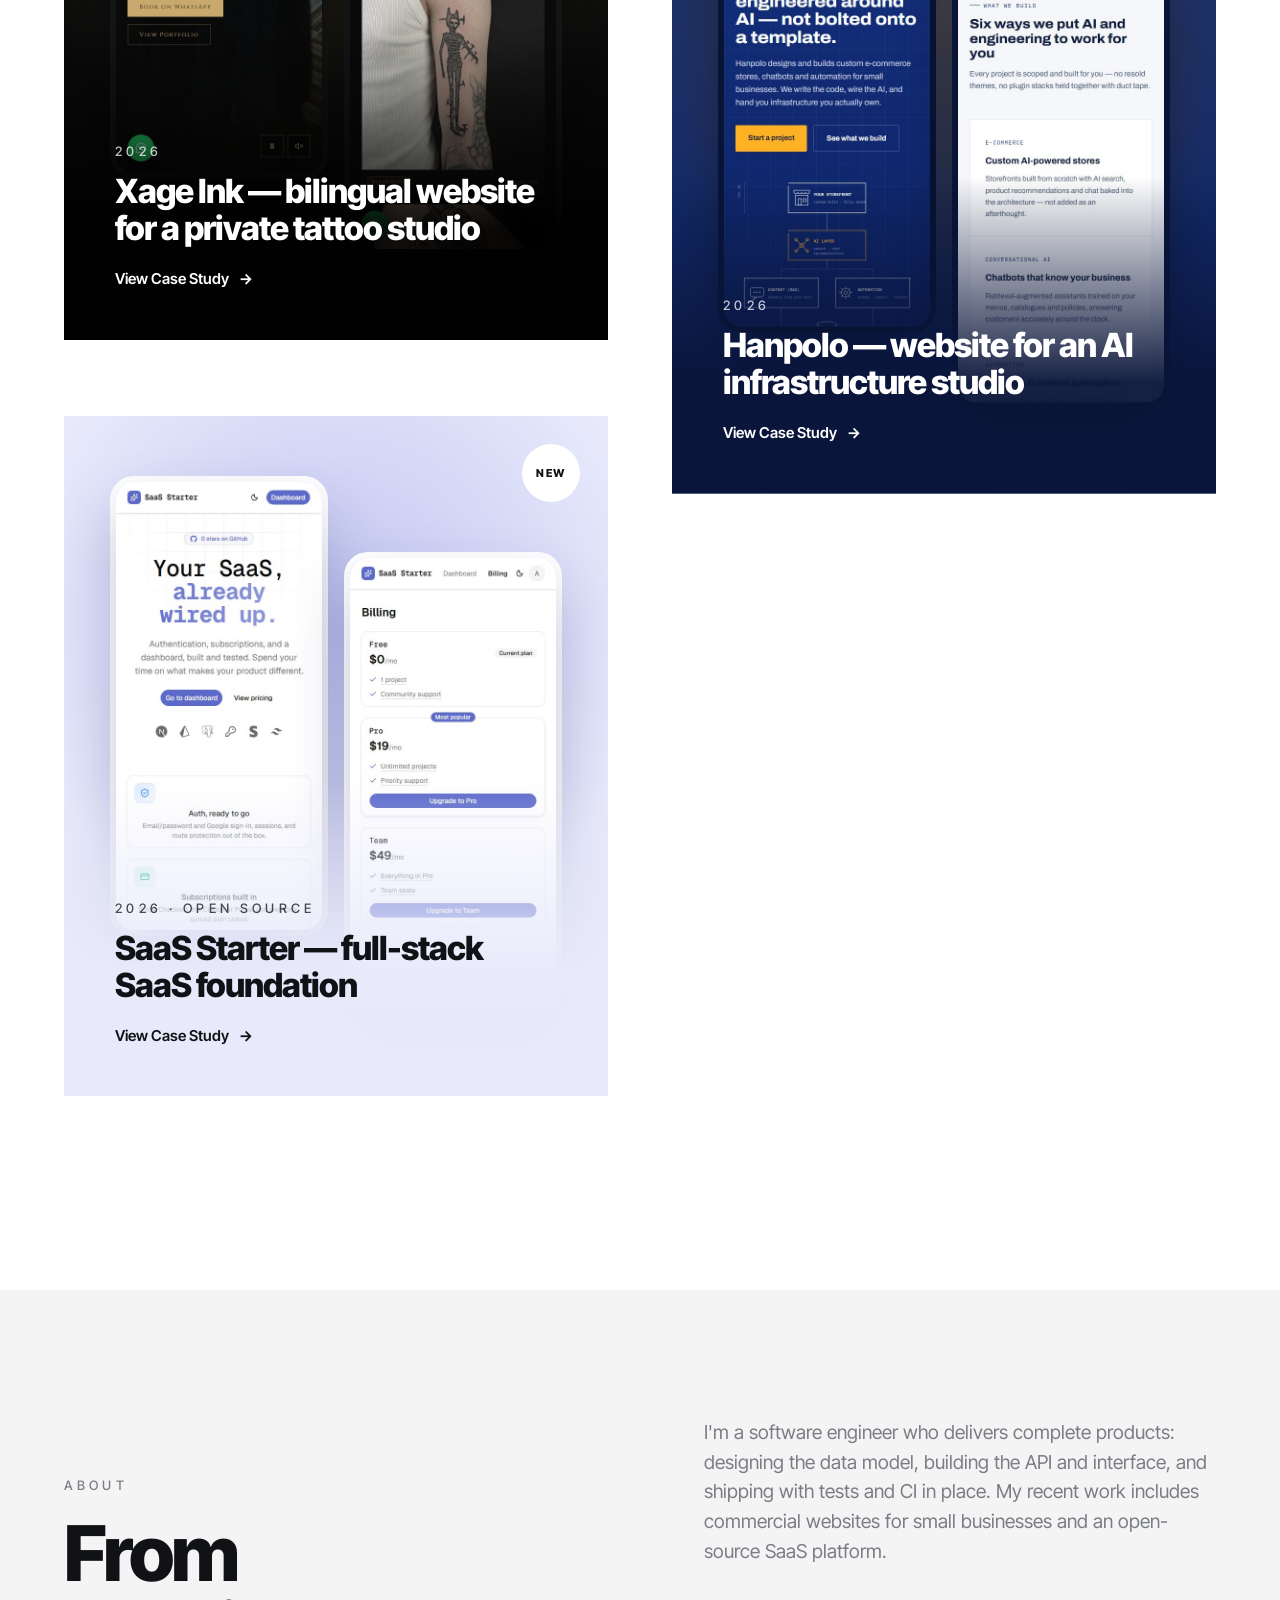
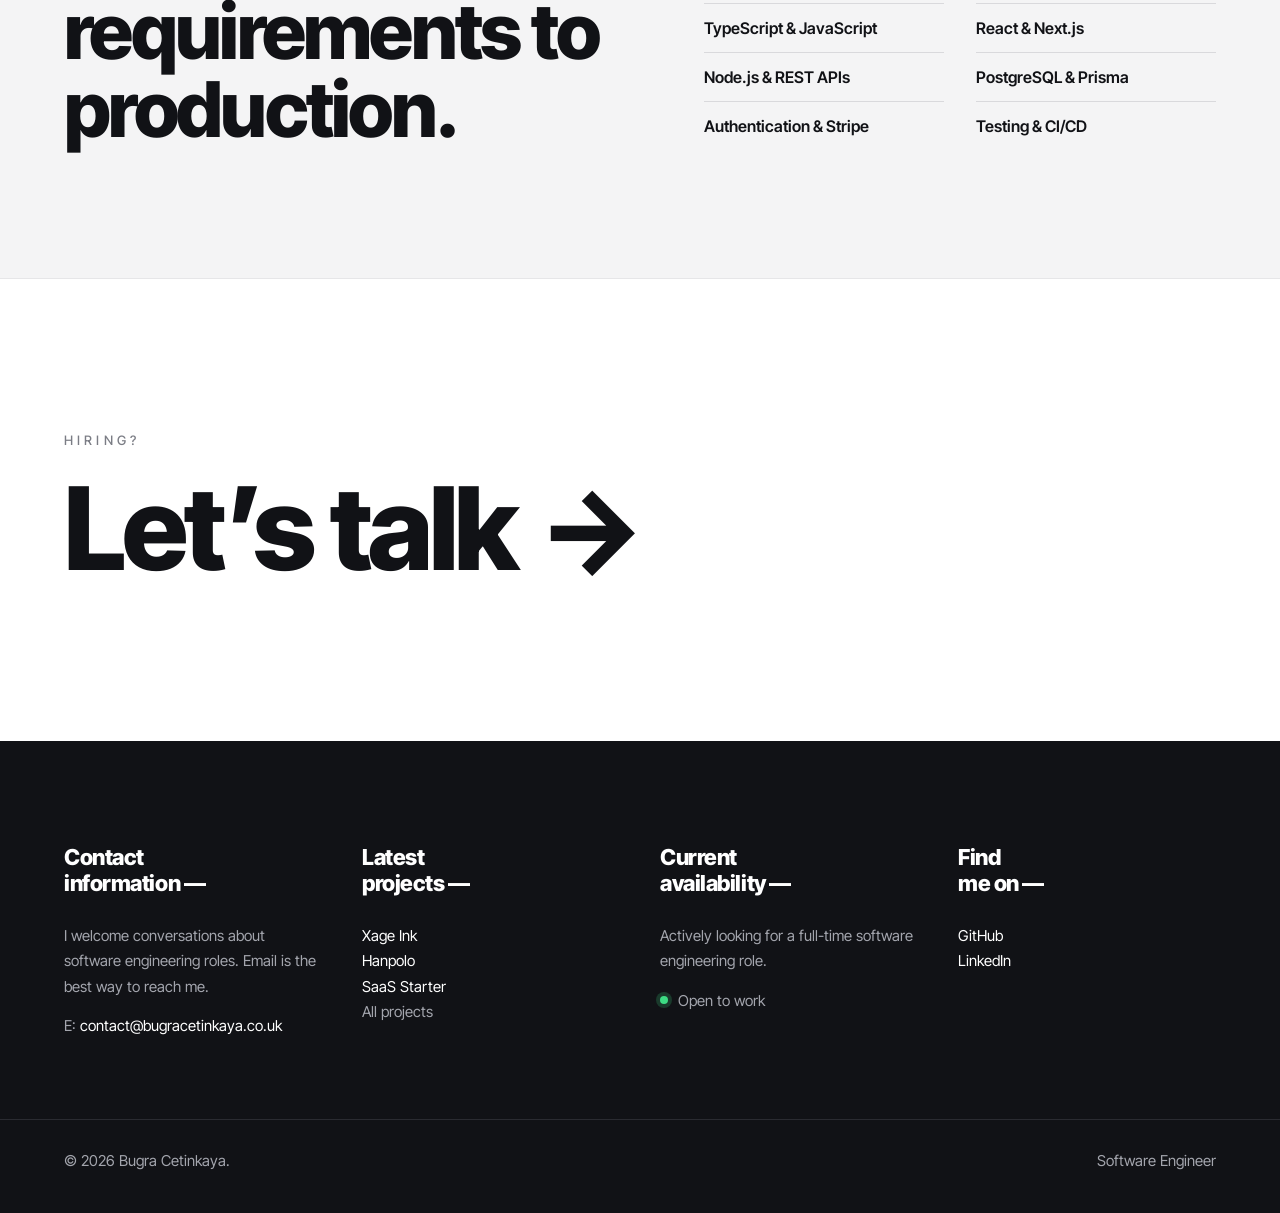
==== commit f96ac7f7: "Update hero copy and remove background word Co-Authored-By: Claude Opus 5.5 <noreply@anthropic.com>" ====
--- a/index.html
+++ b/index.html
@@ -50,17 +50,15 @@
 
     <!-- Hero -->
     <section class="hero">
-      <div class="hero__bg-word" aria-hidden="true">engineer.</div>
       <div class="hero__portrait">
         <img src="assets/portrait.jpg" alt="Portrait of Bugra Cetinkaya">
       </div>
       <div class="wrapper hero__copy">
-        <p class="eyebrow reveal">Bugra Cetinkaya · Software Engineer</p>
-        <h1 class="display reveal">Building reliable, full&#8209;stack web products</h1>
+        <p class="eyebrow reveal">Bugra Cetinkaya</p>
+        <h1 class="display reveal">Software engineer. 2026 CS graduate.</h1>
         <p class="lead reveal">
-          I build web applications end to end, from data models and APIs to
-          polished interfaces, with a focus on clean architecture, security and
-          maintainable code. Currently open to software engineering roles.
+          I build full&#8209;stack web apps in TypeScript, React and PostgreSQL.
+          Three case studies below. Open to full&#8209;time roles.
         </p>
         <nav class="hero__links reveal">
           <a href="#work" class="link-u">View Projects</a>
